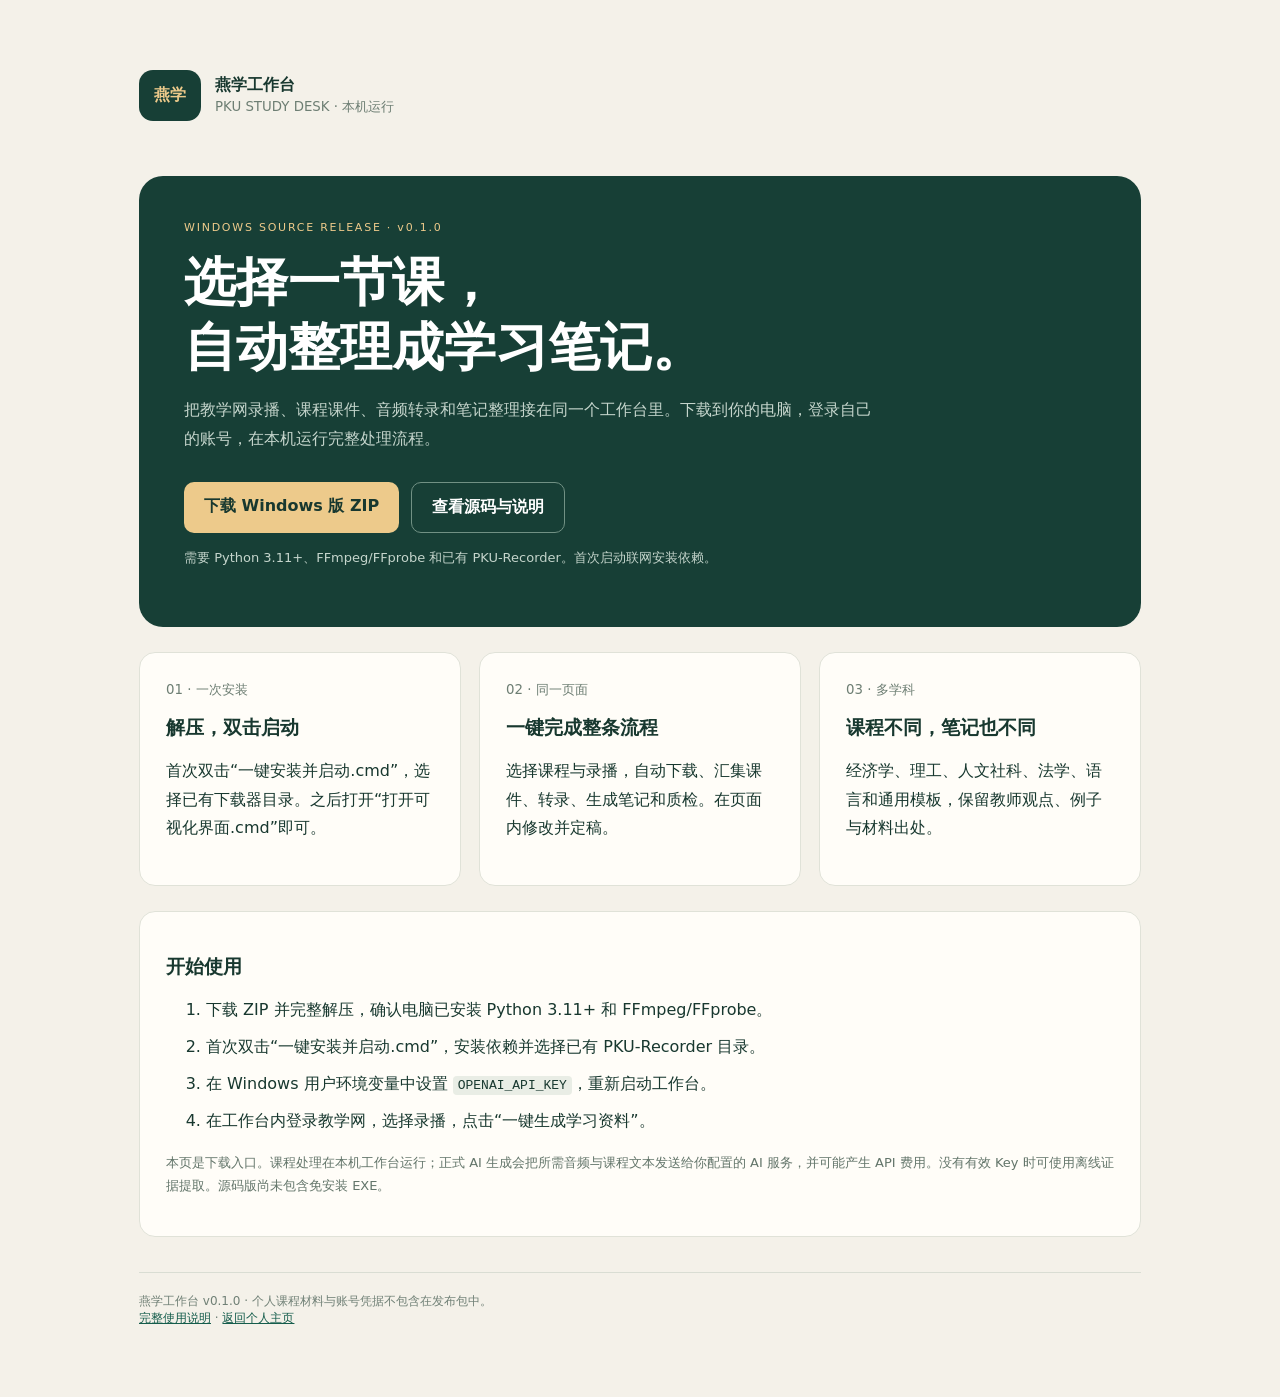
==== yanxue/index.html @ 5c9a3fd3 "Publish Yanxue study desk v0.1.0 with Windows source bundle and download page" ====
<!doctype html>
<html lang="zh-CN">
<head><meta charset="utf-8"><meta name="viewport" content="width=device-width,initial-scale=1"><title>燕学工作台 · 下载</title>
<meta name="description" content="面向北京大学学生的本机学习工具：一站式处理录播、课件、转录、课程笔记和质检。">
<style>
:root{font-family:system-ui,"Microsoft YaHei",sans-serif;color:#18382f;background:#f4f1e9}*{box-sizing:border-box}body{margin:0}main{max-width:1050px;margin:auto;padding:70px 24px}header{display:flex;gap:14px;align-items:center;margin-bottom:55px}.mark{background:#173f36;color:#edca8b;border-radius:14px;padding:15px;font-weight:800}small{color:#6d7e73}.hero{padding:45px;border-radius:24px;background:#173f36;color:#fff}.eyebrow{color:#edca8b;letter-spacing:.16em;font-size:11px}h1{font-family:Georgia,"Songti SC",serif;font-size:clamp(32px,5vw,52px);font-weight:600;line-height:1.25;margin:16px 0}p{line-height:1.8}.hero p{color:#c5d5cc;max-width:690px}.actions{display:flex;flex-wrap:wrap;gap:12px;margin-top:28px}a{color:#155d4c}.button{display:inline-block;border-radius:10px;padding:14px 20px;text-decoration:none;font-weight:650;background:#edca8b;color:#18382f}.secondary{background:transparent;color:white;border:1px solid #719184}.grid{display:grid;grid-template-columns:repeat(3,1fr);gap:18px;margin:25px 0}.card{padding:26px;border-radius:16px;background:#fffdf8;border:1px solid #e0e2d8}h2{font-size:19px}li{margin:10px 0;line-height:1.7}.note{color:#63756a;font-size:13px}footer{border-top:1px solid #d9ddd3;margin-top:35px;padding-top:20px;color:#708076;font-size:12px}code{background:#e9ede5;padding:2px 5px;border-radius:4px;overflow-wrap:anywhere}@media(max-width:700px){main{padding:30px 16px}.hero{padding:26px}.grid{grid-template-columns:1fr}header{margin-bottom:30px}}
</style></head>
<body><main><header><div class="mark">燕学</div><div><strong>燕学工作台</strong><br><small>PKU STUDY DESK · 本机运行</small></div></header>
<section class="hero"><div class="eyebrow">WINDOWS SOURCE RELEASE · v0.1.0</div><h1>选择一节课，<br>自动整理成学习笔记。</h1><p>把教学网录播、课程课件、音频转录和笔记整理接在同一个工作台里。下载到你的电脑，登录自己的账号，在本机运行完整处理流程。</p><div class="actions"><a class="button" href="./yanxue-windows.zip" download>下载 Windows 版 ZIP</a><a class="button secondary" href="https://github.com/Haojia-Du/Haojia-Du.github.io/tree/main/yanxue/source">查看源码与说明</a></div><p class="note">需要 Python 3.11+、FFmpeg/FFprobe 和已有 PKU-Recorder。首次启动联网安装依赖。</p></section>
<div class="grid"><article class="card"><small>01 · 一次安装</small><h2>解压，双击启动</h2><p>首次双击“一键安装并启动.cmd”，选择已有下载器目录。之后打开“打开可视化界面.cmd”即可。</p></article><article class="card"><small>02 · 同一页面</small><h2>一键完成整条流程</h2><p>选择课程与录播，自动下载、汇集课件、转录、生成笔记和质检。在页面内修改并定稿。</p></article><article class="card"><small>03 · 多学科</small><h2>课程不同，笔记也不同</h2><p>经济学、理工、人文社科、法学、语言和通用模板，保留教师观点、例子与材料出处。</p></article></div>
<section class="card"><h2>开始使用</h2><ol><li>下载 ZIP 并完整解压，确认电脑已安装 Python 3.11+ 和 FFmpeg/FFprobe。</li><li>首次双击“一键安装并启动.cmd”，安装依赖并选择已有 PKU-Recorder 目录。</li><li>在 Windows 用户环境变量中设置 <code>OPENAI_API_KEY</code>，重新启动工作台。</li><li>在工作台内登录教学网，选择录播，点击“一键生成学习资料”。</li></ol><p class="note">本页是下载入口。课程处理在本机工作台运行；正式 AI 生成会把所需音频与课程文本发送给你配置的 AI 服务，并可能产生 API 费用。没有有效 Key 时可使用离线证据提取。源码版尚未包含免安装 EXE。</p></section>
<footer>燕学工作台 v0.1.0 · 个人课程材料与账号凭据不包含在发布包中。<br><a href="./source/README.md">完整使用说明</a> · <a href="../">返回个人主页</a></footer></main></body></html>
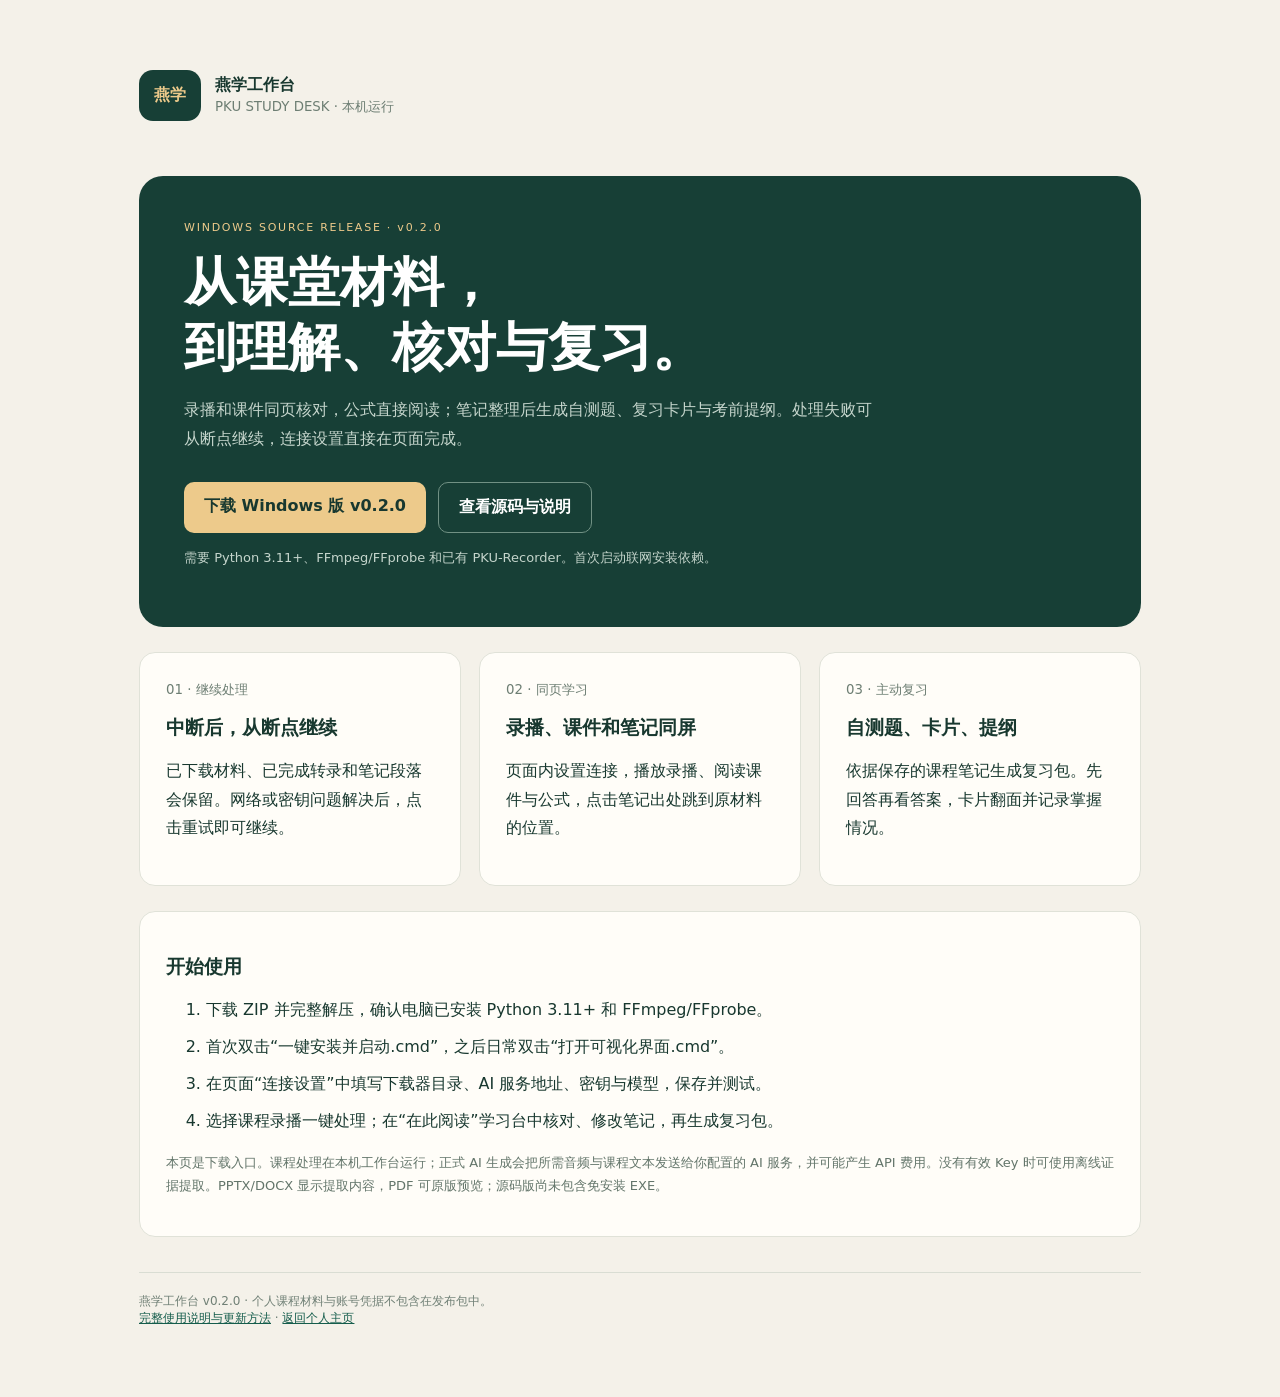
==== commit 15931da9: "Release Yanxue v0.2.0: resumable tasks, local connection settings, study desk and revision packs" ====
--- a/yanxue/index.html
+++ b/yanxue/index.html
@@ -6,7 +6,7 @@
 :root{font-family:system-ui,"Microsoft YaHei",sans-serif;color:#18382f;background:#f4f1e9}*{box-sizing:border-box}body{margin:0}main{max-width:1050px;margin:auto;padding:70px 24px}header{display:flex;gap:14px;align-items:center;margin-bottom:55px}.mark{background:#173f36;color:#edca8b;border-radius:14px;padding:15px;font-weight:800}small{color:#6d7e73}.hero{padding:45px;border-radius:24px;background:#173f36;color:#fff}.eyebrow{color:#edca8b;letter-spacing:.16em;font-size:11px}h1{font-family:Georgia,"Songti SC",serif;font-size:clamp(32px,5vw,52px);font-weight:600;line-height:1.25;margin:16px 0}p{line-height:1.8}.hero p{color:#c5d5cc;max-width:690px}.actions{display:flex;flex-wrap:wrap;gap:12px;margin-top:28px}a{color:#155d4c}.button{display:inline-block;border-radius:10px;padding:14px 20px;text-decoration:none;font-weight:650;background:#edca8b;color:#18382f}.secondary{background:transparent;color:white;border:1px solid #719184}.grid{display:grid;grid-template-columns:repeat(3,1fr);gap:18px;margin:25px 0}.card{padding:26px;border-radius:16px;background:#fffdf8;border:1px solid #e0e2d8}h2{font-size:19px}li{margin:10px 0;line-height:1.7}.note{color:#63756a;font-size:13px}footer{border-top:1px solid #d9ddd3;margin-top:35px;padding-top:20px;color:#708076;font-size:12px}code{background:#e9ede5;padding:2px 5px;border-radius:4px;overflow-wrap:anywhere}@media(max-width:700px){main{padding:30px 16px}.hero{padding:26px}.grid{grid-template-columns:1fr}header{margin-bottom:30px}}
 </style></head>
 <body><main><header><div class="mark">燕学</div><div><strong>燕学工作台</strong><br><small>PKU STUDY DESK · 本机运行</small></div></header>
-<section class="hero"><div class="eyebrow">WINDOWS SOURCE RELEASE · v0.1.0</div><h1>选择一节课，<br>自动整理成学习笔记。</h1><p>把教学网录播、课程课件、音频转录和笔记整理接在同一个工作台里。下载到你的电脑，登录自己的账号，在本机运行完整处理流程。</p><div class="actions"><a class="button" href="./yanxue-windows.zip" download>下载 Windows 版 ZIP</a><a class="button secondary" href="https://github.com/Haojia-Du/Haojia-Du.github.io/tree/main/yanxue/source">查看源码与说明</a></div><p class="note">需要 Python 3.11+、FFmpeg/FFprobe 和已有 PKU-Recorder。首次启动联网安装依赖。</p></section>
-<div class="grid"><article class="card"><small>01 · 一次安装</small><h2>解压，双击启动</h2><p>首次双击“一键安装并启动.cmd”，选择已有下载器目录。之后打开“打开可视化界面.cmd”即可。</p></article><article class="card"><small>02 · 同一页面</small><h2>一键完成整条流程</h2><p>选择课程与录播，自动下载、汇集课件、转录、生成笔记和质检。在页面内修改并定稿。</p></article><article class="card"><small>03 · 多学科</small><h2>课程不同，笔记也不同</h2><p>经济学、理工、人文社科、法学、语言和通用模板，保留教师观点、例子与材料出处。</p></article></div>
-<section class="card"><h2>开始使用</h2><ol><li>下载 ZIP 并完整解压，确认电脑已安装 Python 3.11+ 和 FFmpeg/FFprobe。</li><li>首次双击“一键安装并启动.cmd”，安装依赖并选择已有 PKU-Recorder 目录。</li><li>在 Windows 用户环境变量中设置 <code>OPENAI_API_KEY</code>，重新启动工作台。</li><li>在工作台内登录教学网，选择录播，点击“一键生成学习资料”。</li></ol><p class="note">本页是下载入口。课程处理在本机工作台运行；正式 AI 生成会把所需音频与课程文本发送给你配置的 AI 服务，并可能产生 API 费用。没有有效 Key 时可使用离线证据提取。源码版尚未包含免安装 EXE。</p></section>
-<footer>燕学工作台 v0.1.0 · 个人课程材料与账号凭据不包含在发布包中。<br><a href="./source/README.md">完整使用说明</a> · <a href="../">返回个人主页</a></footer></main></body></html>
+<section class="hero"><div class="eyebrow">WINDOWS SOURCE RELEASE · v0.2.0</div><h1>从课堂材料，<br>到理解、核对与复习。</h1><p>录播和课件同页核对，公式直接阅读；笔记整理后生成自测题、复习卡片与考前提纲。处理失败可从断点继续，连接设置直接在页面完成。</p><div class="actions"><a class="button" href="./yanxue-windows.zip?v=0.2.0" download>下载 Windows 版 v0.2.0</a><a class="button secondary" href="https://github.com/Haojia-Du/Haojia-Du.github.io/tree/main/yanxue/source">查看源码与说明</a></div><p class="note">需要 Python 3.11+、FFmpeg/FFprobe 和已有 PKU-Recorder。首次启动联网安装依赖。</p></section>
+<div class="grid"><article class="card"><small>01 · 继续处理</small><h2>中断后，从断点继续</h2><p>已下载材料、已完成转录和笔记段落会保留。网络或密钥问题解决后，点击重试即可继续。</p></article><article class="card"><small>02 · 同页学习</small><h2>录播、课件和笔记同屏</h2><p>页面内设置连接，播放录播、阅读课件与公式，点击笔记出处跳到原材料的位置。</p></article><article class="card"><small>03 · 主动复习</small><h2>自测题、卡片、提纲</h2><p>依据保存的课程笔记生成复习包。先回答再看答案，卡片翻面并记录掌握情况。</p></article></div>
+<section class="card"><h2>开始使用</h2><ol><li>下载 ZIP 并完整解压，确认电脑已安装 Python 3.11+ 和 FFmpeg/FFprobe。</li><li>首次双击“一键安装并启动.cmd”，之后日常双击“打开可视化界面.cmd”。</li><li>在页面“连接设置”中填写下载器目录、AI 服务地址、密钥与模型，保存并测试。</li><li>选择课程录播一键处理；在“在此阅读”学习台中核对、修改笔记，再生成复习包。</li></ol><p class="note">本页是下载入口。课程处理在本机工作台运行；正式 AI 生成会把所需音频与课程文本发送给你配置的 AI 服务，并可能产生 API 费用。没有有效 Key 时可使用离线证据提取。PPTX/DOCX 显示提取内容，PDF 可原版预览；源码版尚未包含免安装 EXE。</p></section>
+<footer>燕学工作台 v0.2.0 · 个人课程材料与账号凭据不包含在发布包中。<br><a href="https://github.com/Haojia-Du/Haojia-Du.github.io/blob/main/yanxue/source/README.md">完整使用说明与更新方法</a> · <a href="../">返回个人主页</a></footer></main></body></html>
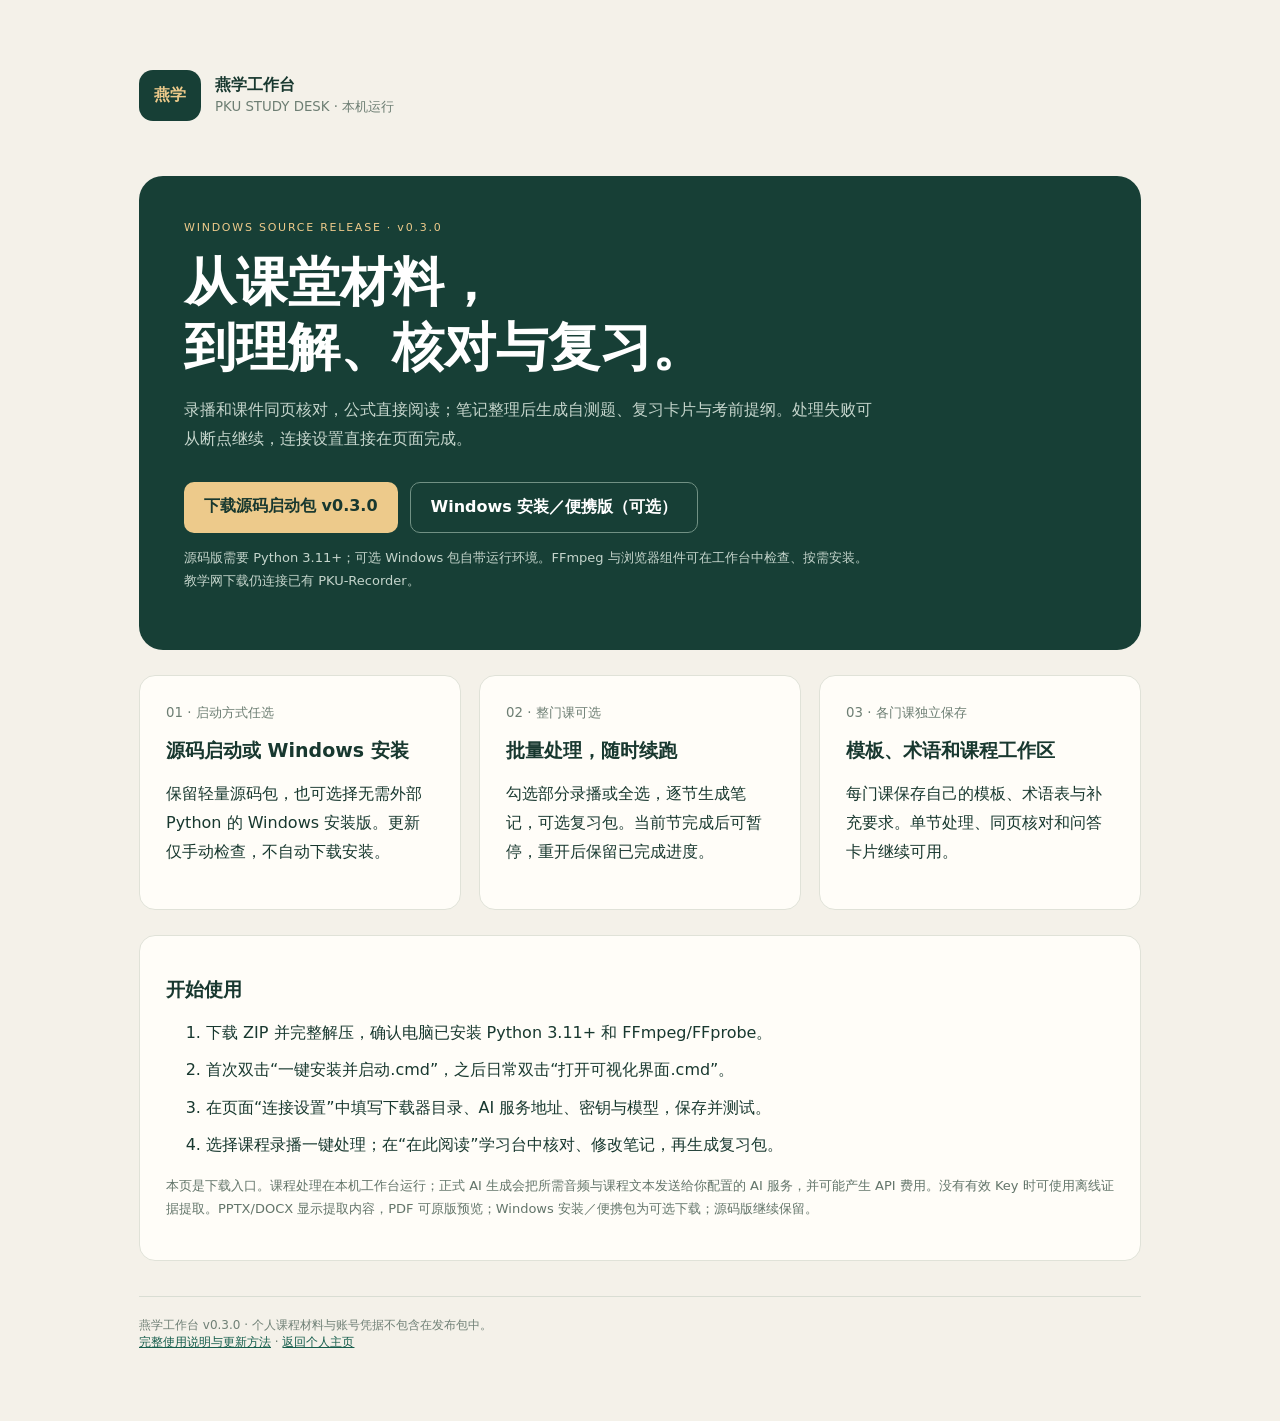
==== commit 901ba754: "Release Yanxue v0.3.0: optional Windows installer, manual updates and resumable course batches" ====
--- a/yanxue/index.html
+++ b/yanxue/index.html
@@ -6,7 +6,7 @@
 :root{font-family:system-ui,"Microsoft YaHei",sans-serif;color:#18382f;background:#f4f1e9}*{box-sizing:border-box}body{margin:0}main{max-width:1050px;margin:auto;padding:70px 24px}header{display:flex;gap:14px;align-items:center;margin-bottom:55px}.mark{background:#173f36;color:#edca8b;border-radius:14px;padding:15px;font-weight:800}small{color:#6d7e73}.hero{padding:45px;border-radius:24px;background:#173f36;color:#fff}.eyebrow{color:#edca8b;letter-spacing:.16em;font-size:11px}h1{font-family:Georgia,"Songti SC",serif;font-size:clamp(32px,5vw,52px);font-weight:600;line-height:1.25;margin:16px 0}p{line-height:1.8}.hero p{color:#c5d5cc;max-width:690px}.actions{display:flex;flex-wrap:wrap;gap:12px;margin-top:28px}a{color:#155d4c}.button{display:inline-block;border-radius:10px;padding:14px 20px;text-decoration:none;font-weight:650;background:#edca8b;color:#18382f}.secondary{background:transparent;color:white;border:1px solid #719184}.grid{display:grid;grid-template-columns:repeat(3,1fr);gap:18px;margin:25px 0}.card{padding:26px;border-radius:16px;background:#fffdf8;border:1px solid #e0e2d8}h2{font-size:19px}li{margin:10px 0;line-height:1.7}.note{color:#63756a;font-size:13px}footer{border-top:1px solid #d9ddd3;margin-top:35px;padding-top:20px;color:#708076;font-size:12px}code{background:#e9ede5;padding:2px 5px;border-radius:4px;overflow-wrap:anywhere}@media(max-width:700px){main{padding:30px 16px}.hero{padding:26px}.grid{grid-template-columns:1fr}header{margin-bottom:30px}}
 </style></head>
 <body><main><header><div class="mark">燕学</div><div><strong>燕学工作台</strong><br><small>PKU STUDY DESK · 本机运行</small></div></header>
-<section class="hero"><div class="eyebrow">WINDOWS SOURCE RELEASE · v0.2.0</div><h1>从课堂材料，<br>到理解、核对与复习。</h1><p>录播和课件同页核对，公式直接阅读；笔记整理后生成自测题、复习卡片与考前提纲。处理失败可从断点继续，连接设置直接在页面完成。</p><div class="actions"><a class="button" href="./yanxue-windows.zip?v=0.2.0" download>下载 Windows 版 v0.2.0</a><a class="button secondary" href="https://github.com/Haojia-Du/Haojia-Du.github.io/tree/main/yanxue/source">查看源码与说明</a></div><p class="note">需要 Python 3.11+、FFmpeg/FFprobe 和已有 PKU-Recorder。首次启动联网安装依赖。</p></section>
-<div class="grid"><article class="card"><small>01 · 继续处理</small><h2>中断后，从断点继续</h2><p>已下载材料、已完成转录和笔记段落会保留。网络或密钥问题解决后，点击重试即可继续。</p></article><article class="card"><small>02 · 同页学习</small><h2>录播、课件和笔记同屏</h2><p>页面内设置连接，播放录播、阅读课件与公式，点击笔记出处跳到原材料的位置。</p></article><article class="card"><small>03 · 主动复习</small><h2>自测题、卡片、提纲</h2><p>依据保存的课程笔记生成复习包。先回答再看答案，卡片翻面并记录掌握情况。</p></article></div>
-<section class="card"><h2>开始使用</h2><ol><li>下载 ZIP 并完整解压，确认电脑已安装 Python 3.11+ 和 FFmpeg/FFprobe。</li><li>首次双击“一键安装并启动.cmd”，之后日常双击“打开可视化界面.cmd”。</li><li>在页面“连接设置”中填写下载器目录、AI 服务地址、密钥与模型，保存并测试。</li><li>选择课程录播一键处理；在“在此阅读”学习台中核对、修改笔记，再生成复习包。</li></ol><p class="note">本页是下载入口。课程处理在本机工作台运行；正式 AI 生成会把所需音频与课程文本发送给你配置的 AI 服务，并可能产生 API 费用。没有有效 Key 时可使用离线证据提取。PPTX/DOCX 显示提取内容，PDF 可原版预览；源码版尚未包含免安装 EXE。</p></section>
-<footer>燕学工作台 v0.2.0 · 个人课程材料与账号凭据不包含在发布包中。<br><a href="https://github.com/Haojia-Du/Haojia-Du.github.io/blob/main/yanxue/source/README.md">完整使用说明与更新方法</a> · <a href="../">返回个人主页</a></footer></main></body></html>
+<section class="hero"><div class="eyebrow">WINDOWS SOURCE RELEASE · v0.3.0</div><h1>从课堂材料，<br>到理解、核对与复习。</h1><p>录播和课件同页核对，公式直接阅读；笔记整理后生成自测题、复习卡片与考前提纲。处理失败可从断点继续，连接设置直接在页面完成。</p><div class="actions"><a class="button" href="./yanxue-windows.zip?v=0.3.0" download>下载源码启动包 v0.3.0</a><a class="button secondary" href="https://github.com/Haojia-Du/Haojia-Du.github.io/releases/tag/yanxue-v0.3.0">Windows 安装／便携版（可选）</a></div><p class="note">源码版需要 Python 3.11+；可选 Windows 包自带运行环境。FFmpeg 与浏览器组件可在工作台中检查、按需安装。教学网下载仍连接已有 PKU-Recorder。</p></section>
+<div class="grid"><article class="card"><small>01 · 启动方式任选</small><h2>源码启动或 Windows 安装</h2><p>保留轻量源码包，也可选择无需外部 Python 的 Windows 安装版。更新仅手动检查，不自动下载安装。</p></article><article class="card"><small>02 · 整门课可选</small><h2>批量处理，随时续跑</h2><p>勾选部分录播或全选，逐节生成笔记，可选复习包。当前节完成后可暂停，重开后保留已完成进度。</p></article><article class="card"><small>03 · 各门课独立保存</small><h2>模板、术语和课程工作区</h2><p>每门课保存自己的模板、术语表与补充要求。单节处理、同页核对和问答卡片继续可用。</p></article></div>
+<section class="card"><h2>开始使用</h2><ol><li>下载 ZIP 并完整解压，确认电脑已安装 Python 3.11+ 和 FFmpeg/FFprobe。</li><li>首次双击“一键安装并启动.cmd”，之后日常双击“打开可视化界面.cmd”。</li><li>在页面“连接设置”中填写下载器目录、AI 服务地址、密钥与模型，保存并测试。</li><li>选择课程录播一键处理；在“在此阅读”学习台中核对、修改笔记，再生成复习包。</li></ol><p class="note">本页是下载入口。课程处理在本机工作台运行；正式 AI 生成会把所需音频与课程文本发送给你配置的 AI 服务，并可能产生 API 费用。没有有效 Key 时可使用离线证据提取。PPTX/DOCX 显示提取内容，PDF 可原版预览；Windows 安装／便携包为可选下载；源码版继续保留。</p></section>
+<footer>燕学工作台 v0.3.0 · 个人课程材料与账号凭据不包含在发布包中。<br><a href="https://github.com/Haojia-Du/Haojia-Du.github.io/blob/main/yanxue/source/README.md">完整使用说明与更新方法</a> · <a href="../">返回个人主页</a></footer></main></body></html>
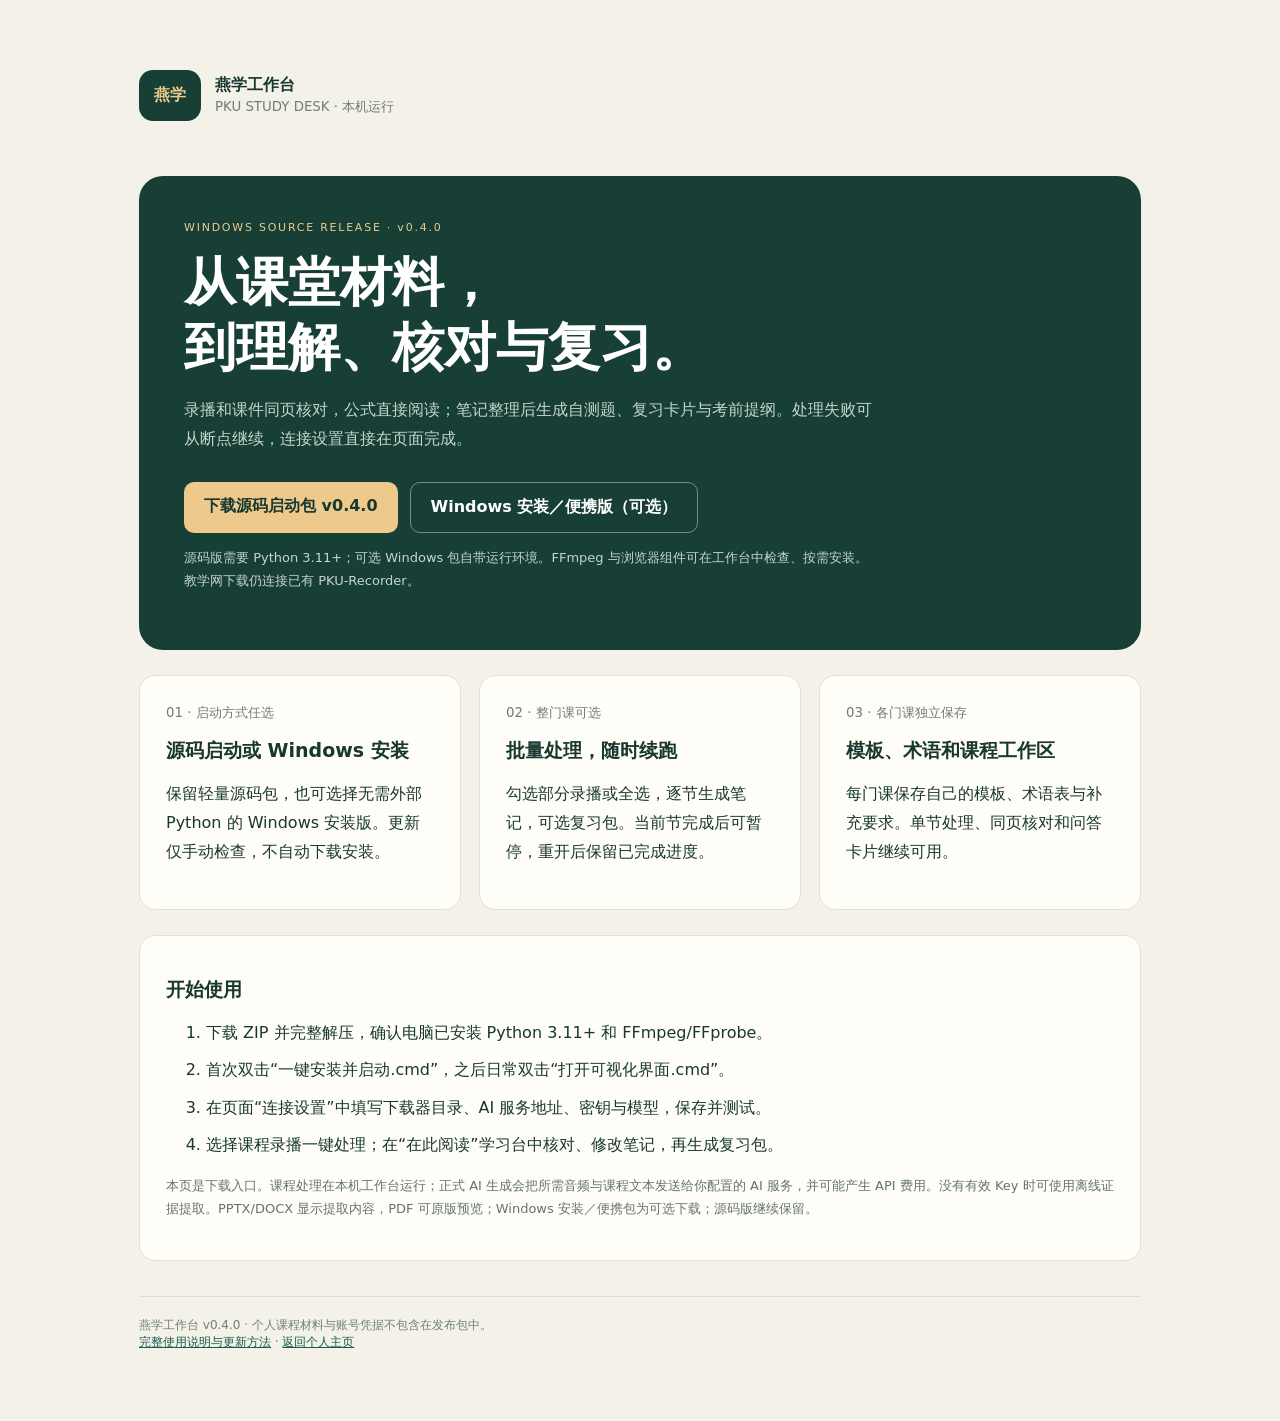
==== commit 747a0177: "Release Yanxue 0.4: guided setup, sample run, request limits and batch controls" ====
--- a/yanxue/index.html
+++ b/yanxue/index.html
@@ -6,7 +6,7 @@
 :root{font-family:system-ui,"Microsoft YaHei",sans-serif;color:#18382f;background:#f4f1e9}*{box-sizing:border-box}body{margin:0}main{max-width:1050px;margin:auto;padding:70px 24px}header{display:flex;gap:14px;align-items:center;margin-bottom:55px}.mark{background:#173f36;color:#edca8b;border-radius:14px;padding:15px;font-weight:800}small{color:#6d7e73}.hero{padding:45px;border-radius:24px;background:#173f36;color:#fff}.eyebrow{color:#edca8b;letter-spacing:.16em;font-size:11px}h1{font-family:Georgia,"Songti SC",serif;font-size:clamp(32px,5vw,52px);font-weight:600;line-height:1.25;margin:16px 0}p{line-height:1.8}.hero p{color:#c5d5cc;max-width:690px}.actions{display:flex;flex-wrap:wrap;gap:12px;margin-top:28px}a{color:#155d4c}.button{display:inline-block;border-radius:10px;padding:14px 20px;text-decoration:none;font-weight:650;background:#edca8b;color:#18382f}.secondary{background:transparent;color:white;border:1px solid #719184}.grid{display:grid;grid-template-columns:repeat(3,1fr);gap:18px;margin:25px 0}.card{padding:26px;border-radius:16px;background:#fffdf8;border:1px solid #e0e2d8}h2{font-size:19px}li{margin:10px 0;line-height:1.7}.note{color:#63756a;font-size:13px}footer{border-top:1px solid #d9ddd3;margin-top:35px;padding-top:20px;color:#708076;font-size:12px}code{background:#e9ede5;padding:2px 5px;border-radius:4px;overflow-wrap:anywhere}@media(max-width:700px){main{padding:30px 16px}.hero{padding:26px}.grid{grid-template-columns:1fr}header{margin-bottom:30px}}
 </style></head>
 <body><main><header><div class="mark">燕学</div><div><strong>燕学工作台</strong><br><small>PKU STUDY DESK · 本机运行</small></div></header>
-<section class="hero"><div class="eyebrow">WINDOWS SOURCE RELEASE · v0.3.0</div><h1>从课堂材料，<br>到理解、核对与复习。</h1><p>录播和课件同页核对，公式直接阅读；笔记整理后生成自测题、复习卡片与考前提纲。处理失败可从断点继续，连接设置直接在页面完成。</p><div class="actions"><a class="button" href="./yanxue-windows.zip?v=0.3.0" download>下载源码启动包 v0.3.0</a><a class="button secondary" href="https://github.com/Haojia-Du/Haojia-Du.github.io/releases/tag/yanxue-v0.3.0">Windows 安装／便携版（可选）</a></div><p class="note">源码版需要 Python 3.11+；可选 Windows 包自带运行环境。FFmpeg 与浏览器组件可在工作台中检查、按需安装。教学网下载仍连接已有 PKU-Recorder。</p></section>
+<section class="hero"><div class="eyebrow">WINDOWS SOURCE RELEASE · v0.4.0</div><h1>从课堂材料，<br>到理解、核对与复习。</h1><p>录播和课件同页核对，公式直接阅读；笔记整理后生成自测题、复习卡片与考前提纲。处理失败可从断点继续，连接设置直接在页面完成。</p><div class="actions"><a class="button" href="./yanxue-windows.zip?v=0.4.0" download>下载源码启动包 v0.4.0</a><a class="button secondary" href="https://github.com/Haojia-Du/Haojia-Du.github.io/releases/tag/yanxue-v0.4.0">Windows 安装／便携版（可选）</a></div><p class="note">源码版需要 Python 3.11+；可选 Windows 包自带运行环境。FFmpeg 与浏览器组件可在工作台中检查、按需安装。教学网下载仍连接已有 PKU-Recorder。</p></section>
 <div class="grid"><article class="card"><small>01 · 启动方式任选</small><h2>源码启动或 Windows 安装</h2><p>保留轻量源码包，也可选择无需外部 Python 的 Windows 安装版。更新仅手动检查，不自动下载安装。</p></article><article class="card"><small>02 · 整门课可选</small><h2>批量处理，随时续跑</h2><p>勾选部分录播或全选，逐节生成笔记，可选复习包。当前节完成后可暂停，重开后保留已完成进度。</p></article><article class="card"><small>03 · 各门课独立保存</small><h2>模板、术语和课程工作区</h2><p>每门课保存自己的模板、术语表与补充要求。单节处理、同页核对和问答卡片继续可用。</p></article></div>
 <section class="card"><h2>开始使用</h2><ol><li>下载 ZIP 并完整解压，确认电脑已安装 Python 3.11+ 和 FFmpeg/FFprobe。</li><li>首次双击“一键安装并启动.cmd”，之后日常双击“打开可视化界面.cmd”。</li><li>在页面“连接设置”中填写下载器目录、AI 服务地址、密钥与模型，保存并测试。</li><li>选择课程录播一键处理；在“在此阅读”学习台中核对、修改笔记，再生成复习包。</li></ol><p class="note">本页是下载入口。课程处理在本机工作台运行；正式 AI 生成会把所需音频与课程文本发送给你配置的 AI 服务，并可能产生 API 费用。没有有效 Key 时可使用离线证据提取。PPTX/DOCX 显示提取内容，PDF 可原版预览；Windows 安装／便携包为可选下载；源码版继续保留。</p></section>
-<footer>燕学工作台 v0.3.0 · 个人课程材料与账号凭据不包含在发布包中。<br><a href="https://github.com/Haojia-Du/Haojia-Du.github.io/blob/main/yanxue/source/README.md">完整使用说明与更新方法</a> · <a href="../">返回个人主页</a></footer></main></body></html>
+<footer>燕学工作台 v0.4.0 · 个人课程材料与账号凭据不包含在发布包中。<br><a href="https://github.com/Haojia-Du/Haojia-Du.github.io/blob/main/yanxue/source/README.md">完整使用说明与更新方法</a> · <a href="../">返回个人主页</a></footer></main></body></html>
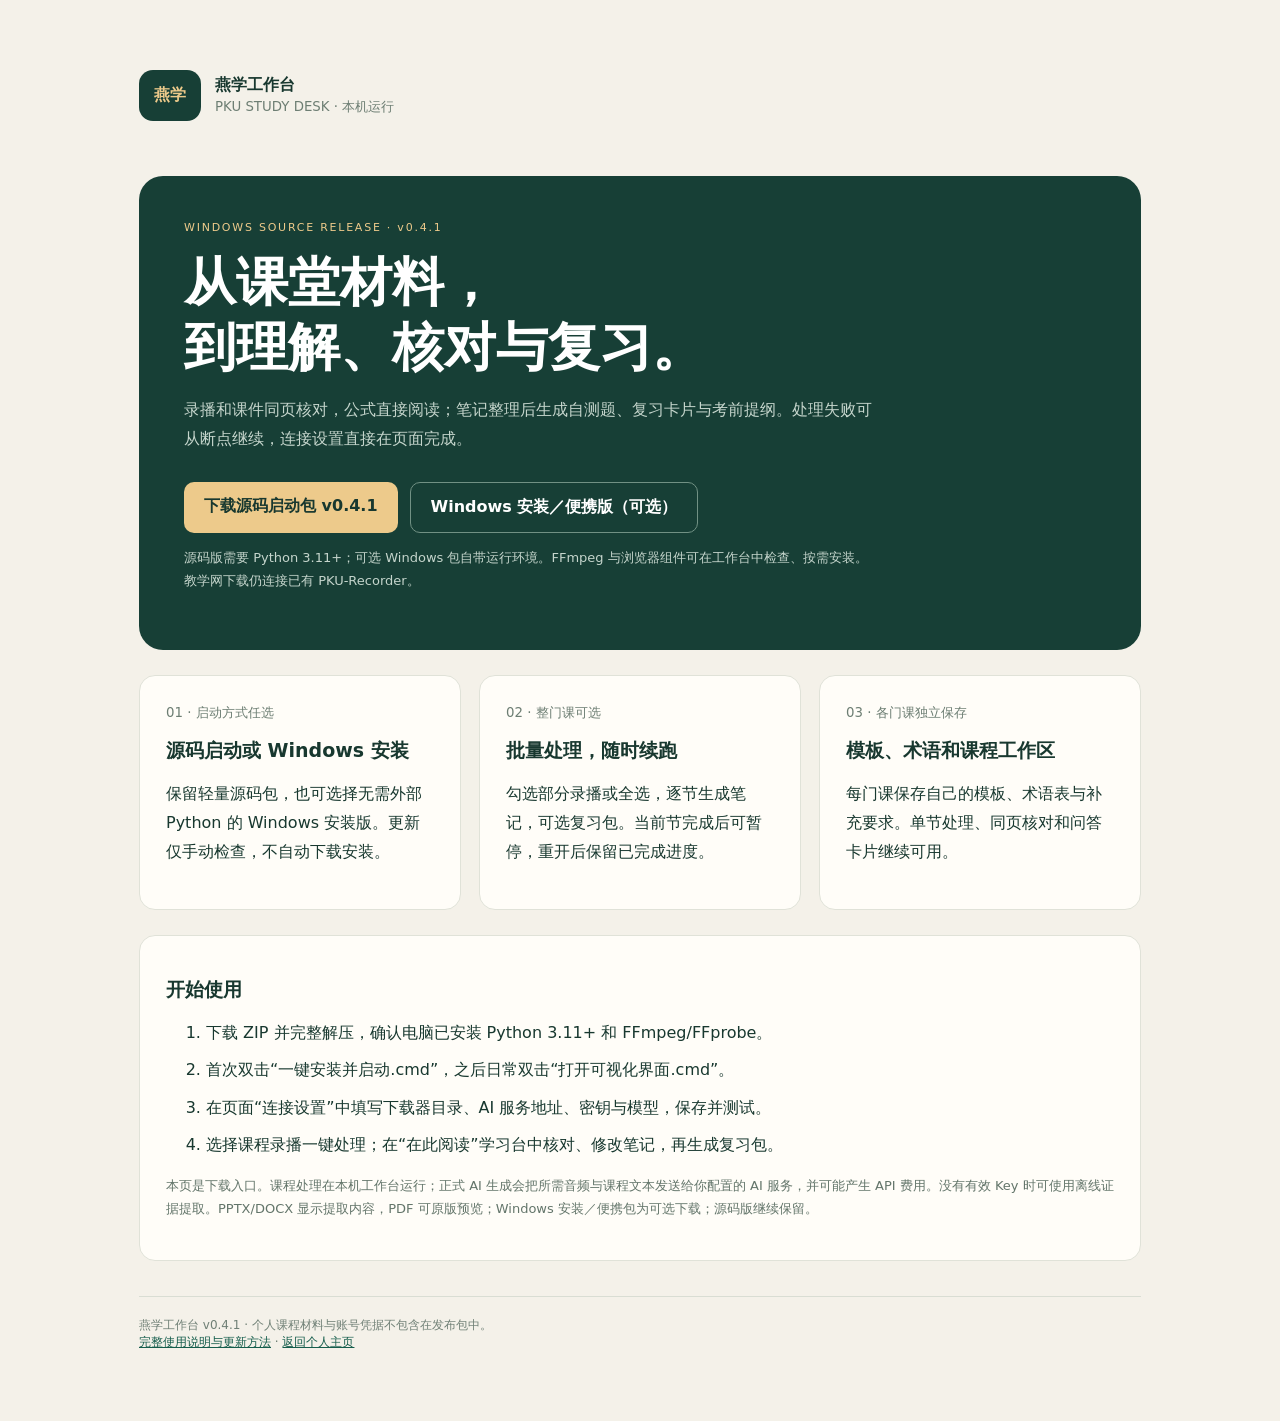
==== commit af073807: "Release Yanxue 0.4.1: session-wide AI limits and native sample file selection" ====
--- a/yanxue/index.html
+++ b/yanxue/index.html
@@ -6,7 +6,7 @@
 :root{font-family:system-ui,"Microsoft YaHei",sans-serif;color:#18382f;background:#f4f1e9}*{box-sizing:border-box}body{margin:0}main{max-width:1050px;margin:auto;padding:70px 24px}header{display:flex;gap:14px;align-items:center;margin-bottom:55px}.mark{background:#173f36;color:#edca8b;border-radius:14px;padding:15px;font-weight:800}small{color:#6d7e73}.hero{padding:45px;border-radius:24px;background:#173f36;color:#fff}.eyebrow{color:#edca8b;letter-spacing:.16em;font-size:11px}h1{font-family:Georgia,"Songti SC",serif;font-size:clamp(32px,5vw,52px);font-weight:600;line-height:1.25;margin:16px 0}p{line-height:1.8}.hero p{color:#c5d5cc;max-width:690px}.actions{display:flex;flex-wrap:wrap;gap:12px;margin-top:28px}a{color:#155d4c}.button{display:inline-block;border-radius:10px;padding:14px 20px;text-decoration:none;font-weight:650;background:#edca8b;color:#18382f}.secondary{background:transparent;color:white;border:1px solid #719184}.grid{display:grid;grid-template-columns:repeat(3,1fr);gap:18px;margin:25px 0}.card{padding:26px;border-radius:16px;background:#fffdf8;border:1px solid #e0e2d8}h2{font-size:19px}li{margin:10px 0;line-height:1.7}.note{color:#63756a;font-size:13px}footer{border-top:1px solid #d9ddd3;margin-top:35px;padding-top:20px;color:#708076;font-size:12px}code{background:#e9ede5;padding:2px 5px;border-radius:4px;overflow-wrap:anywhere}@media(max-width:700px){main{padding:30px 16px}.hero{padding:26px}.grid{grid-template-columns:1fr}header{margin-bottom:30px}}
 </style></head>
 <body><main><header><div class="mark">燕学</div><div><strong>燕学工作台</strong><br><small>PKU STUDY DESK · 本机运行</small></div></header>
-<section class="hero"><div class="eyebrow">WINDOWS SOURCE RELEASE · v0.4.0</div><h1>从课堂材料，<br>到理解、核对与复习。</h1><p>录播和课件同页核对，公式直接阅读；笔记整理后生成自测题、复习卡片与考前提纲。处理失败可从断点继续，连接设置直接在页面完成。</p><div class="actions"><a class="button" href="./yanxue-windows.zip?v=0.4.0" download>下载源码启动包 v0.4.0</a><a class="button secondary" href="https://github.com/Haojia-Du/Haojia-Du.github.io/releases/tag/yanxue-v0.4.0">Windows 安装／便携版（可选）</a></div><p class="note">源码版需要 Python 3.11+；可选 Windows 包自带运行环境。FFmpeg 与浏览器组件可在工作台中检查、按需安装。教学网下载仍连接已有 PKU-Recorder。</p></section>
+<section class="hero"><div class="eyebrow">WINDOWS SOURCE RELEASE · v0.4.1</div><h1>从课堂材料，<br>到理解、核对与复习。</h1><p>录播和课件同页核对，公式直接阅读；笔记整理后生成自测题、复习卡片与考前提纲。处理失败可从断点继续，连接设置直接在页面完成。</p><div class="actions"><a class="button" href="./yanxue-windows.zip?v=0.4.1" download>下载源码启动包 v0.4.1</a><a class="button secondary" href="https://github.com/Haojia-Du/Haojia-Du.github.io/releases/tag/yanxue-v0.4.1">Windows 安装／便携版（可选）</a></div><p class="note">源码版需要 Python 3.11+；可选 Windows 包自带运行环境。FFmpeg 与浏览器组件可在工作台中检查、按需安装。教学网下载仍连接已有 PKU-Recorder。</p></section>
 <div class="grid"><article class="card"><small>01 · 启动方式任选</small><h2>源码启动或 Windows 安装</h2><p>保留轻量源码包，也可选择无需外部 Python 的 Windows 安装版。更新仅手动检查，不自动下载安装。</p></article><article class="card"><small>02 · 整门课可选</small><h2>批量处理，随时续跑</h2><p>勾选部分录播或全选，逐节生成笔记，可选复习包。当前节完成后可暂停，重开后保留已完成进度。</p></article><article class="card"><small>03 · 各门课独立保存</small><h2>模板、术语和课程工作区</h2><p>每门课保存自己的模板、术语表与补充要求。单节处理、同页核对和问答卡片继续可用。</p></article></div>
 <section class="card"><h2>开始使用</h2><ol><li>下载 ZIP 并完整解压，确认电脑已安装 Python 3.11+ 和 FFmpeg/FFprobe。</li><li>首次双击“一键安装并启动.cmd”，之后日常双击“打开可视化界面.cmd”。</li><li>在页面“连接设置”中填写下载器目录、AI 服务地址、密钥与模型，保存并测试。</li><li>选择课程录播一键处理；在“在此阅读”学习台中核对、修改笔记，再生成复习包。</li></ol><p class="note">本页是下载入口。课程处理在本机工作台运行；正式 AI 生成会把所需音频与课程文本发送给你配置的 AI 服务，并可能产生 API 费用。没有有效 Key 时可使用离线证据提取。PPTX/DOCX 显示提取内容，PDF 可原版预览；Windows 安装／便携包为可选下载；源码版继续保留。</p></section>
-<footer>燕学工作台 v0.4.0 · 个人课程材料与账号凭据不包含在发布包中。<br><a href="https://github.com/Haojia-Du/Haojia-Du.github.io/blob/main/yanxue/source/README.md">完整使用说明与更新方法</a> · <a href="../">返回个人主页</a></footer></main></body></html>
+<footer>燕学工作台 v0.4.1 · 个人课程材料与账号凭据不包含在发布包中。<br><a href="https://github.com/Haojia-Du/Haojia-Du.github.io/blob/main/yanxue/source/README.md">完整使用说明与更新方法</a> · <a href="../">返回个人主页</a></footer></main></body></html>
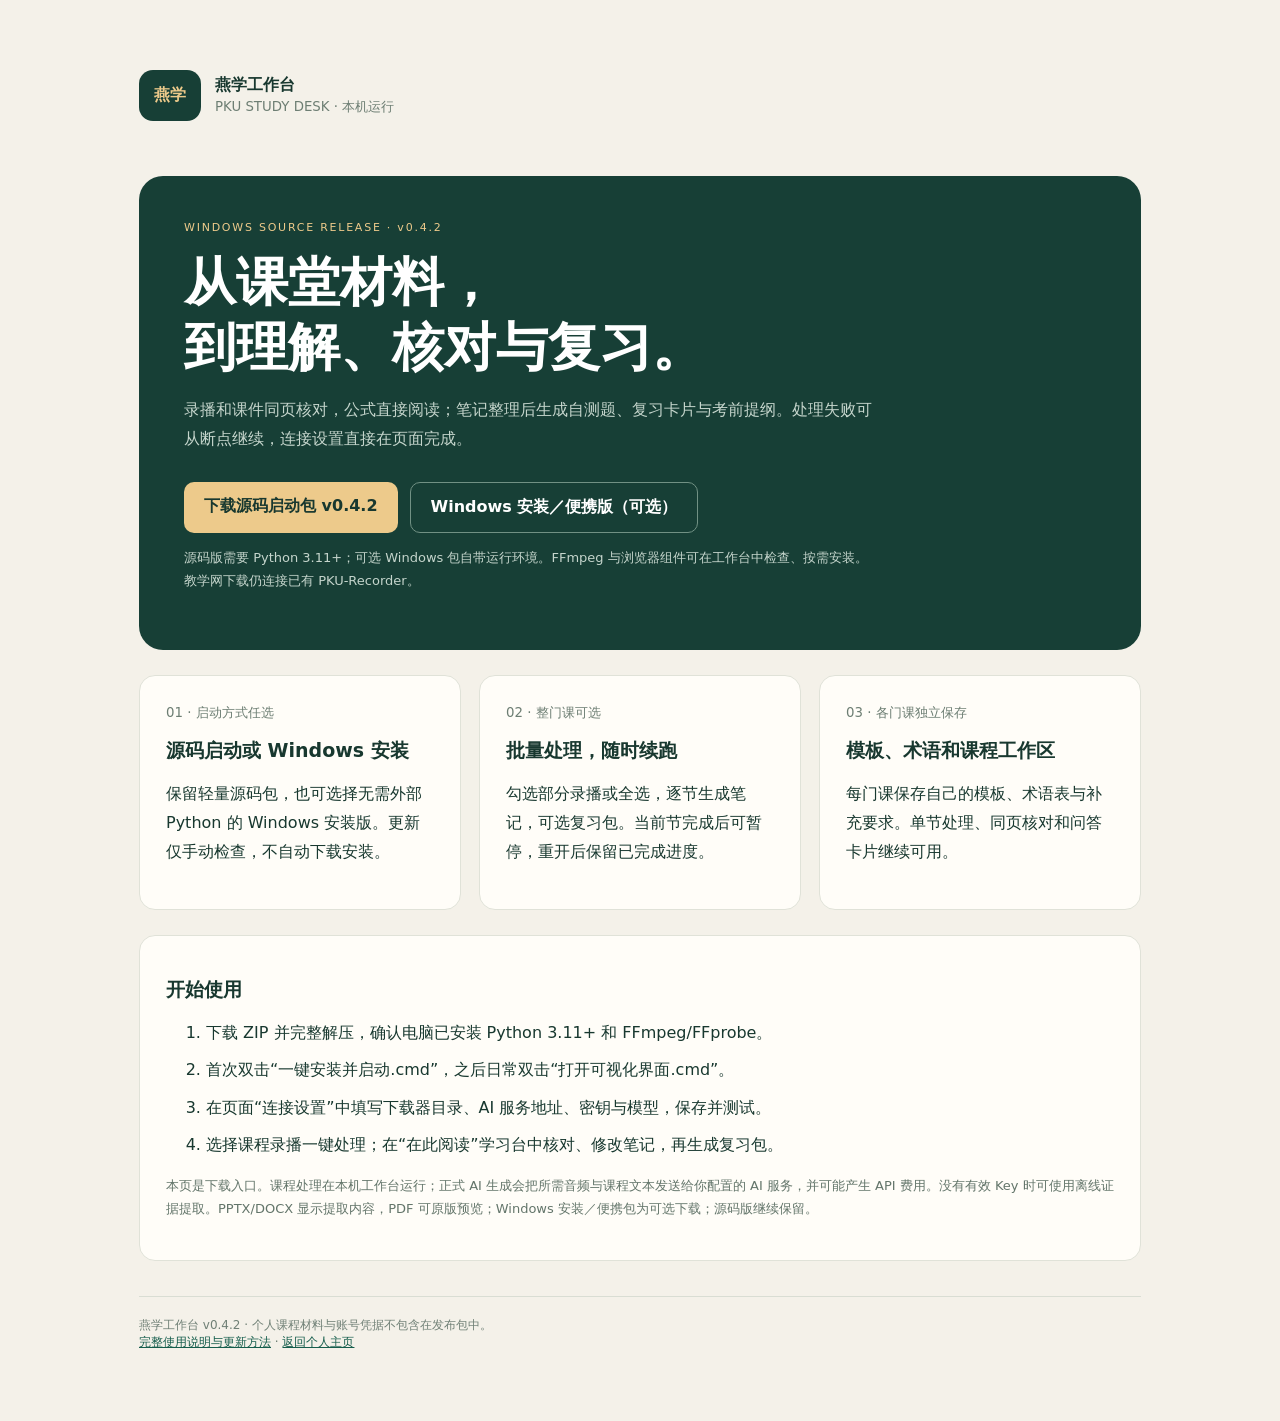
==== commit 29f4f8cb: "Release Yanxue 0.4.2: structural validation, artifact integrity and failure recovery" ====
--- a/yanxue/index.html
+++ b/yanxue/index.html
@@ -6,7 +6,7 @@
 :root{font-family:system-ui,"Microsoft YaHei",sans-serif;color:#18382f;background:#f4f1e9}*{box-sizing:border-box}body{margin:0}main{max-width:1050px;margin:auto;padding:70px 24px}header{display:flex;gap:14px;align-items:center;margin-bottom:55px}.mark{background:#173f36;color:#edca8b;border-radius:14px;padding:15px;font-weight:800}small{color:#6d7e73}.hero{padding:45px;border-radius:24px;background:#173f36;color:#fff}.eyebrow{color:#edca8b;letter-spacing:.16em;font-size:11px}h1{font-family:Georgia,"Songti SC",serif;font-size:clamp(32px,5vw,52px);font-weight:600;line-height:1.25;margin:16px 0}p{line-height:1.8}.hero p{color:#c5d5cc;max-width:690px}.actions{display:flex;flex-wrap:wrap;gap:12px;margin-top:28px}a{color:#155d4c}.button{display:inline-block;border-radius:10px;padding:14px 20px;text-decoration:none;font-weight:650;background:#edca8b;color:#18382f}.secondary{background:transparent;color:white;border:1px solid #719184}.grid{display:grid;grid-template-columns:repeat(3,1fr);gap:18px;margin:25px 0}.card{padding:26px;border-radius:16px;background:#fffdf8;border:1px solid #e0e2d8}h2{font-size:19px}li{margin:10px 0;line-height:1.7}.note{color:#63756a;font-size:13px}footer{border-top:1px solid #d9ddd3;margin-top:35px;padding-top:20px;color:#708076;font-size:12px}code{background:#e9ede5;padding:2px 5px;border-radius:4px;overflow-wrap:anywhere}@media(max-width:700px){main{padding:30px 16px}.hero{padding:26px}.grid{grid-template-columns:1fr}header{margin-bottom:30px}}
 </style></head>
 <body><main><header><div class="mark">燕学</div><div><strong>燕学工作台</strong><br><small>PKU STUDY DESK · 本机运行</small></div></header>
-<section class="hero"><div class="eyebrow">WINDOWS SOURCE RELEASE · v0.4.1</div><h1>从课堂材料，<br>到理解、核对与复习。</h1><p>录播和课件同页核对，公式直接阅读；笔记整理后生成自测题、复习卡片与考前提纲。处理失败可从断点继续，连接设置直接在页面完成。</p><div class="actions"><a class="button" href="./yanxue-windows.zip?v=0.4.1" download>下载源码启动包 v0.4.1</a><a class="button secondary" href="https://github.com/Haojia-Du/Haojia-Du.github.io/releases/tag/yanxue-v0.4.1">Windows 安装／便携版（可选）</a></div><p class="note">源码版需要 Python 3.11+；可选 Windows 包自带运行环境。FFmpeg 与浏览器组件可在工作台中检查、按需安装。教学网下载仍连接已有 PKU-Recorder。</p></section>
+<section class="hero"><div class="eyebrow">WINDOWS SOURCE RELEASE · v0.4.2</div><h1>从课堂材料，<br>到理解、核对与复习。</h1><p>录播和课件同页核对，公式直接阅读；笔记整理后生成自测题、复习卡片与考前提纲。处理失败可从断点继续，连接设置直接在页面完成。</p><div class="actions"><a class="button" href="./yanxue-windows.zip?v=0.4.2" download>下载源码启动包 v0.4.2</a><a class="button secondary" href="https://github.com/Haojia-Du/Haojia-Du.github.io/releases/tag/yanxue-v0.4.2">Windows 安装／便携版（可选）</a></div><p class="note">源码版需要 Python 3.11+；可选 Windows 包自带运行环境。FFmpeg 与浏览器组件可在工作台中检查、按需安装。教学网下载仍连接已有 PKU-Recorder。</p></section>
 <div class="grid"><article class="card"><small>01 · 启动方式任选</small><h2>源码启动或 Windows 安装</h2><p>保留轻量源码包，也可选择无需外部 Python 的 Windows 安装版。更新仅手动检查，不自动下载安装。</p></article><article class="card"><small>02 · 整门课可选</small><h2>批量处理，随时续跑</h2><p>勾选部分录播或全选，逐节生成笔记，可选复习包。当前节完成后可暂停，重开后保留已完成进度。</p></article><article class="card"><small>03 · 各门课独立保存</small><h2>模板、术语和课程工作区</h2><p>每门课保存自己的模板、术语表与补充要求。单节处理、同页核对和问答卡片继续可用。</p></article></div>
 <section class="card"><h2>开始使用</h2><ol><li>下载 ZIP 并完整解压，确认电脑已安装 Python 3.11+ 和 FFmpeg/FFprobe。</li><li>首次双击“一键安装并启动.cmd”，之后日常双击“打开可视化界面.cmd”。</li><li>在页面“连接设置”中填写下载器目录、AI 服务地址、密钥与模型，保存并测试。</li><li>选择课程录播一键处理；在“在此阅读”学习台中核对、修改笔记，再生成复习包。</li></ol><p class="note">本页是下载入口。课程处理在本机工作台运行；正式 AI 生成会把所需音频与课程文本发送给你配置的 AI 服务，并可能产生 API 费用。没有有效 Key 时可使用离线证据提取。PPTX/DOCX 显示提取内容，PDF 可原版预览；Windows 安装／便携包为可选下载；源码版继续保留。</p></section>
-<footer>燕学工作台 v0.4.1 · 个人课程材料与账号凭据不包含在发布包中。<br><a href="https://github.com/Haojia-Du/Haojia-Du.github.io/blob/main/yanxue/source/README.md">完整使用说明与更新方法</a> · <a href="../">返回个人主页</a></footer></main></body></html>
+<footer>燕学工作台 v0.4.2 · 个人课程材料与账号凭据不包含在发布包中。<br><a href="https://github.com/Haojia-Du/Haojia-Du.github.io/blob/main/yanxue/source/README.md">完整使用说明与更新方法</a> · <a href="../">返回个人主页</a></footer></main></body></html>
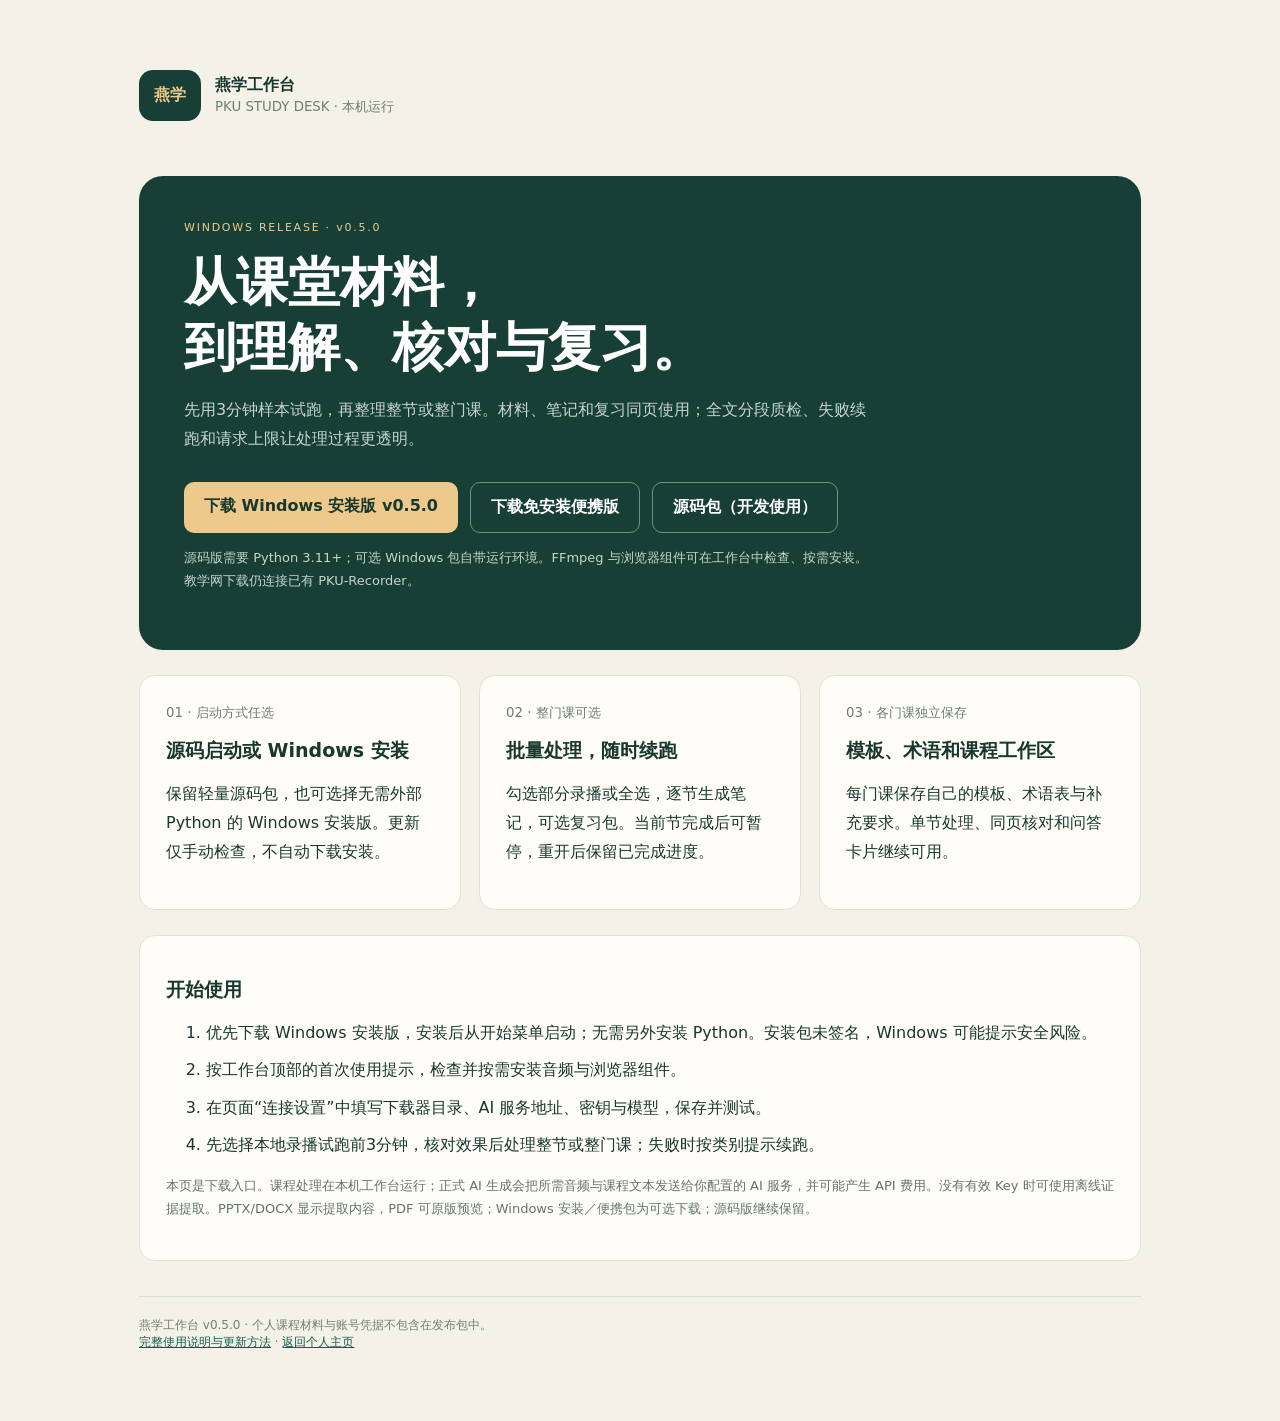
==== commit aaa15378: "Release Yanxue 0.5: complete local-batch audits, resilient state recovery and private diagnostics" ====
--- a/yanxue/index.html
+++ b/yanxue/index.html
@@ -6,7 +6,7 @@
 :root{font-family:system-ui,"Microsoft YaHei",sans-serif;color:#18382f;background:#f4f1e9}*{box-sizing:border-box}body{margin:0}main{max-width:1050px;margin:auto;padding:70px 24px}header{display:flex;gap:14px;align-items:center;margin-bottom:55px}.mark{background:#173f36;color:#edca8b;border-radius:14px;padding:15px;font-weight:800}small{color:#6d7e73}.hero{padding:45px;border-radius:24px;background:#173f36;color:#fff}.eyebrow{color:#edca8b;letter-spacing:.16em;font-size:11px}h1{font-family:Georgia,"Songti SC",serif;font-size:clamp(32px,5vw,52px);font-weight:600;line-height:1.25;margin:16px 0}p{line-height:1.8}.hero p{color:#c5d5cc;max-width:690px}.actions{display:flex;flex-wrap:wrap;gap:12px;margin-top:28px}a{color:#155d4c}.button{display:inline-block;border-radius:10px;padding:14px 20px;text-decoration:none;font-weight:650;background:#edca8b;color:#18382f}.secondary{background:transparent;color:white;border:1px solid #719184}.grid{display:grid;grid-template-columns:repeat(3,1fr);gap:18px;margin:25px 0}.card{padding:26px;border-radius:16px;background:#fffdf8;border:1px solid #e0e2d8}h2{font-size:19px}li{margin:10px 0;line-height:1.7}.note{color:#63756a;font-size:13px}footer{border-top:1px solid #d9ddd3;margin-top:35px;padding-top:20px;color:#708076;font-size:12px}code{background:#e9ede5;padding:2px 5px;border-radius:4px;overflow-wrap:anywhere}@media(max-width:700px){main{padding:30px 16px}.hero{padding:26px}.grid{grid-template-columns:1fr}header{margin-bottom:30px}}
 </style></head>
 <body><main><header><div class="mark">燕学</div><div><strong>燕学工作台</strong><br><small>PKU STUDY DESK · 本机运行</small></div></header>
-<section class="hero"><div class="eyebrow">WINDOWS SOURCE RELEASE · v0.4.2</div><h1>从课堂材料，<br>到理解、核对与复习。</h1><p>录播和课件同页核对，公式直接阅读；笔记整理后生成自测题、复习卡片与考前提纲。处理失败可从断点继续，连接设置直接在页面完成。</p><div class="actions"><a class="button" href="./yanxue-windows.zip?v=0.4.2" download>下载源码启动包 v0.4.2</a><a class="button secondary" href="https://github.com/Haojia-Du/Haojia-Du.github.io/releases/tag/yanxue-v0.4.2">Windows 安装／便携版（可选）</a></div><p class="note">源码版需要 Python 3.11+；可选 Windows 包自带运行环境。FFmpeg 与浏览器组件可在工作台中检查、按需安装。教学网下载仍连接已有 PKU-Recorder。</p></section>
+<section class="hero"><div class="eyebrow">WINDOWS RELEASE · v0.5.0</div><h1>从课堂材料，<br>到理解、核对与复习。</h1><p>先用3分钟样本试跑，再整理整节或整门课。材料、笔记和复习同页使用；全文分段质检、失败续跑和请求上限让处理过程更透明。</p><div class="actions"><a class="button" href="https://github.com/Haojia-Du/Haojia-Du.github.io/releases/download/yanxue-v0.5.0/Yanxue-Setup.exe">下载 Windows 安装版 v0.5.0</a><a class="button secondary" href="https://github.com/Haojia-Du/Haojia-Du.github.io/releases/download/yanxue-v0.5.0/yanxue-portable.zip">下载免安装便携版</a><a class="button secondary" href="./yanxue-windows.zip?v=0.5.0" download>源码包（开发使用）</a></div><p class="note">源码版需要 Python 3.11+；可选 Windows 包自带运行环境。FFmpeg 与浏览器组件可在工作台中检查、按需安装。教学网下载仍连接已有 PKU-Recorder。</p></section>
 <div class="grid"><article class="card"><small>01 · 启动方式任选</small><h2>源码启动或 Windows 安装</h2><p>保留轻量源码包，也可选择无需外部 Python 的 Windows 安装版。更新仅手动检查，不自动下载安装。</p></article><article class="card"><small>02 · 整门课可选</small><h2>批量处理，随时续跑</h2><p>勾选部分录播或全选，逐节生成笔记，可选复习包。当前节完成后可暂停，重开后保留已完成进度。</p></article><article class="card"><small>03 · 各门课独立保存</small><h2>模板、术语和课程工作区</h2><p>每门课保存自己的模板、术语表与补充要求。单节处理、同页核对和问答卡片继续可用。</p></article></div>
-<section class="card"><h2>开始使用</h2><ol><li>下载 ZIP 并完整解压，确认电脑已安装 Python 3.11+ 和 FFmpeg/FFprobe。</li><li>首次双击“一键安装并启动.cmd”，之后日常双击“打开可视化界面.cmd”。</li><li>在页面“连接设置”中填写下载器目录、AI 服务地址、密钥与模型，保存并测试。</li><li>选择课程录播一键处理；在“在此阅读”学习台中核对、修改笔记，再生成复习包。</li></ol><p class="note">本页是下载入口。课程处理在本机工作台运行；正式 AI 生成会把所需音频与课程文本发送给你配置的 AI 服务，并可能产生 API 费用。没有有效 Key 时可使用离线证据提取。PPTX/DOCX 显示提取内容，PDF 可原版预览；Windows 安装／便携包为可选下载；源码版继续保留。</p></section>
-<footer>燕学工作台 v0.4.2 · 个人课程材料与账号凭据不包含在发布包中。<br><a href="https://github.com/Haojia-Du/Haojia-Du.github.io/blob/main/yanxue/source/README.md">完整使用说明与更新方法</a> · <a href="../">返回个人主页</a></footer></main></body></html>
+<section class="card"><h2>开始使用</h2><ol><li>优先下载 Windows 安装版，安装后从开始菜单启动；无需另外安装 Python。安装包未签名，Windows 可能提示安全风险。</li><li>按工作台顶部的首次使用提示，检查并按需安装音频与浏览器组件。</li><li>在页面“连接设置”中填写下载器目录、AI 服务地址、密钥与模型，保存并测试。</li><li>先选择本地录播试跑前3分钟，核对效果后处理整节或整门课；失败时按类别提示续跑。</li></ol><p class="note">本页是下载入口。课程处理在本机工作台运行；正式 AI 生成会把所需音频与课程文本发送给你配置的 AI 服务，并可能产生 API 费用。没有有效 Key 时可使用离线证据提取。PPTX/DOCX 显示提取内容，PDF 可原版预览；Windows 安装／便携包为可选下载；源码版继续保留。</p></section>
+<footer>燕学工作台 v0.5.0 · 个人课程材料与账号凭据不包含在发布包中。<br><a href="https://github.com/Haojia-Du/Haojia-Du.github.io/blob/main/yanxue/source/README.md">完整使用说明与更新方法</a> · <a href="../">返回个人主页</a></footer></main></body></html>
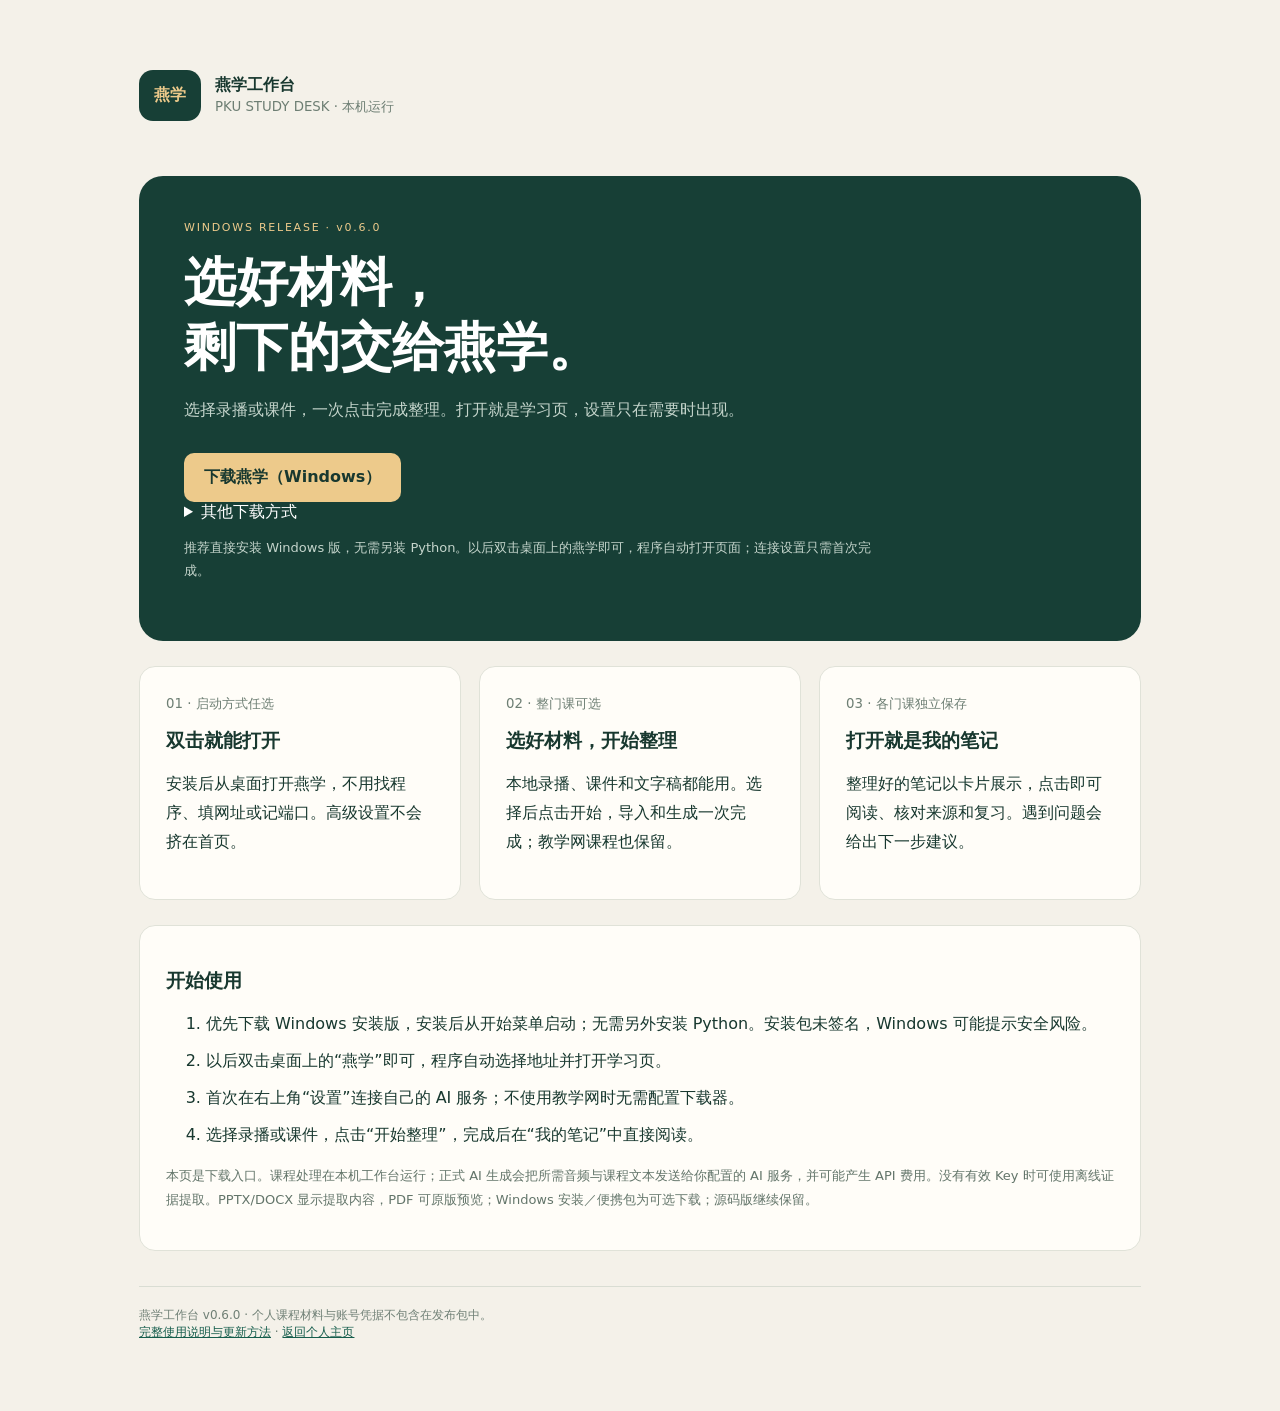
==== commit 03470d78: "Release Yanxue 0.6: three-step home, unified material workflow and automatic launch address" ====
--- a/yanxue/index.html
+++ b/yanxue/index.html
@@ -6,7 +6,7 @@
 :root{font-family:system-ui,"Microsoft YaHei",sans-serif;color:#18382f;background:#f4f1e9}*{box-sizing:border-box}body{margin:0}main{max-width:1050px;margin:auto;padding:70px 24px}header{display:flex;gap:14px;align-items:center;margin-bottom:55px}.mark{background:#173f36;color:#edca8b;border-radius:14px;padding:15px;font-weight:800}small{color:#6d7e73}.hero{padding:45px;border-radius:24px;background:#173f36;color:#fff}.eyebrow{color:#edca8b;letter-spacing:.16em;font-size:11px}h1{font-family:Georgia,"Songti SC",serif;font-size:clamp(32px,5vw,52px);font-weight:600;line-height:1.25;margin:16px 0}p{line-height:1.8}.hero p{color:#c5d5cc;max-width:690px}.actions{display:flex;flex-wrap:wrap;gap:12px;margin-top:28px}a{color:#155d4c}.button{display:inline-block;border-radius:10px;padding:14px 20px;text-decoration:none;font-weight:650;background:#edca8b;color:#18382f}.secondary{background:transparent;color:white;border:1px solid #719184}.grid{display:grid;grid-template-columns:repeat(3,1fr);gap:18px;margin:25px 0}.card{padding:26px;border-radius:16px;background:#fffdf8;border:1px solid #e0e2d8}h2{font-size:19px}li{margin:10px 0;line-height:1.7}.note{color:#63756a;font-size:13px}footer{border-top:1px solid #d9ddd3;margin-top:35px;padding-top:20px;color:#708076;font-size:12px}code{background:#e9ede5;padding:2px 5px;border-radius:4px;overflow-wrap:anywhere}@media(max-width:700px){main{padding:30px 16px}.hero{padding:26px}.grid{grid-template-columns:1fr}header{margin-bottom:30px}}
 </style></head>
 <body><main><header><div class="mark">燕学</div><div><strong>燕学工作台</strong><br><small>PKU STUDY DESK · 本机运行</small></div></header>
-<section class="hero"><div class="eyebrow">WINDOWS RELEASE · v0.5.0</div><h1>从课堂材料，<br>到理解、核对与复习。</h1><p>先用3分钟样本试跑，再整理整节或整门课。材料、笔记和复习同页使用；全文分段质检、失败续跑和请求上限让处理过程更透明。</p><div class="actions"><a class="button" href="https://github.com/Haojia-Du/Haojia-Du.github.io/releases/download/yanxue-v0.5.0/Yanxue-Setup.exe">下载 Windows 安装版 v0.5.0</a><a class="button secondary" href="https://github.com/Haojia-Du/Haojia-Du.github.io/releases/download/yanxue-v0.5.0/yanxue-portable.zip">下载免安装便携版</a><a class="button secondary" href="./yanxue-windows.zip?v=0.5.0" download>源码包（开发使用）</a></div><p class="note">源码版需要 Python 3.11+；可选 Windows 包自带运行环境。FFmpeg 与浏览器组件可在工作台中检查、按需安装。教学网下载仍连接已有 PKU-Recorder。</p></section>
-<div class="grid"><article class="card"><small>01 · 启动方式任选</small><h2>源码启动或 Windows 安装</h2><p>保留轻量源码包，也可选择无需外部 Python 的 Windows 安装版。更新仅手动检查，不自动下载安装。</p></article><article class="card"><small>02 · 整门课可选</small><h2>批量处理，随时续跑</h2><p>勾选部分录播或全选，逐节生成笔记，可选复习包。当前节完成后可暂停，重开后保留已完成进度。</p></article><article class="card"><small>03 · 各门课独立保存</small><h2>模板、术语和课程工作区</h2><p>每门课保存自己的模板、术语表与补充要求。单节处理、同页核对和问答卡片继续可用。</p></article></div>
-<section class="card"><h2>开始使用</h2><ol><li>优先下载 Windows 安装版，安装后从开始菜单启动；无需另外安装 Python。安装包未签名，Windows 可能提示安全风险。</li><li>按工作台顶部的首次使用提示，检查并按需安装音频与浏览器组件。</li><li>在页面“连接设置”中填写下载器目录、AI 服务地址、密钥与模型，保存并测试。</li><li>先选择本地录播试跑前3分钟，核对效果后处理整节或整门课；失败时按类别提示续跑。</li></ol><p class="note">本页是下载入口。课程处理在本机工作台运行；正式 AI 生成会把所需音频与课程文本发送给你配置的 AI 服务，并可能产生 API 费用。没有有效 Key 时可使用离线证据提取。PPTX/DOCX 显示提取内容，PDF 可原版预览；Windows 安装／便携包为可选下载；源码版继续保留。</p></section>
-<footer>燕学工作台 v0.5.0 · 个人课程材料与账号凭据不包含在发布包中。<br><a href="https://github.com/Haojia-Du/Haojia-Du.github.io/blob/main/yanxue/source/README.md">完整使用说明与更新方法</a> · <a href="../">返回个人主页</a></footer></main></body></html>
+<section class="hero"><div class="eyebrow">WINDOWS RELEASE · v0.6.0</div><h1>选好材料，<br>剩下的交给燕学。</h1><p>选择录播或课件，一次点击完成整理。打开就是学习页，设置只在需要时出现。</p><div class="actions"><a class="button" href="https://github.com/Haojia-Du/Haojia-Du.github.io/releases/download/yanxue-v0.6.0/Yanxue-Setup.exe">下载燕学（Windows）</a></div><details><summary>其他下载方式</summary><p><a class="button secondary" href="https://github.com/Haojia-Du/Haojia-Du.github.io/releases/download/yanxue-v0.6.0/yanxue-portable.zip">免安装便携版</a> <a class="button secondary" href="./yanxue-windows.zip?v=0.6.0" download>源码包（开发使用）</a></p></details><div></div><p class="note">推荐直接安装 Windows 版，无需另装 Python。以后双击桌面上的燕学即可，程序自动打开页面；连接设置只需首次完成。</p></section>
+<div class="grid"><article class="card"><small>01 · 启动方式任选</small><h2>双击就能打开</h2><p>安装后从桌面打开燕学，不用找程序、填网址或记端口。高级设置不会挤在首页。</p></article><article class="card"><small>02 · 整门课可选</small><h2>选好材料，开始整理</h2><p>本地录播、课件和文字稿都能用。选择后点击开始，导入和生成一次完成；教学网课程也保留。</p></article><article class="card"><small>03 · 各门课独立保存</small><h2>打开就是我的笔记</h2><p>整理好的笔记以卡片展示，点击即可阅读、核对来源和复习。遇到问题会给出下一步建议。</p></article></div>
+<section class="card"><h2>开始使用</h2><ol><li>优先下载 Windows 安装版，安装后从开始菜单启动；无需另外安装 Python。安装包未签名，Windows 可能提示安全风险。</li><li>以后双击桌面上的“燕学”即可，程序自动选择地址并打开学习页。</li><li>首次在右上角“设置”连接自己的 AI 服务；不使用教学网时无需配置下载器。</li><li>选择录播或课件，点击“开始整理”，完成后在“我的笔记”中直接阅读。</li></ol><p class="note">本页是下载入口。课程处理在本机工作台运行；正式 AI 生成会把所需音频与课程文本发送给你配置的 AI 服务，并可能产生 API 费用。没有有效 Key 时可使用离线证据提取。PPTX/DOCX 显示提取内容，PDF 可原版预览；Windows 安装／便携包为可选下载；源码版继续保留。</p></section>
+<footer>燕学工作台 v0.6.0 · 个人课程材料与账号凭据不包含在发布包中。<br><a href="https://github.com/Haojia-Du/Haojia-Du.github.io/blob/main/yanxue/source/README.md">完整使用说明与更新方法</a> · <a href="../">返回个人主页</a></footer></main></body></html>
